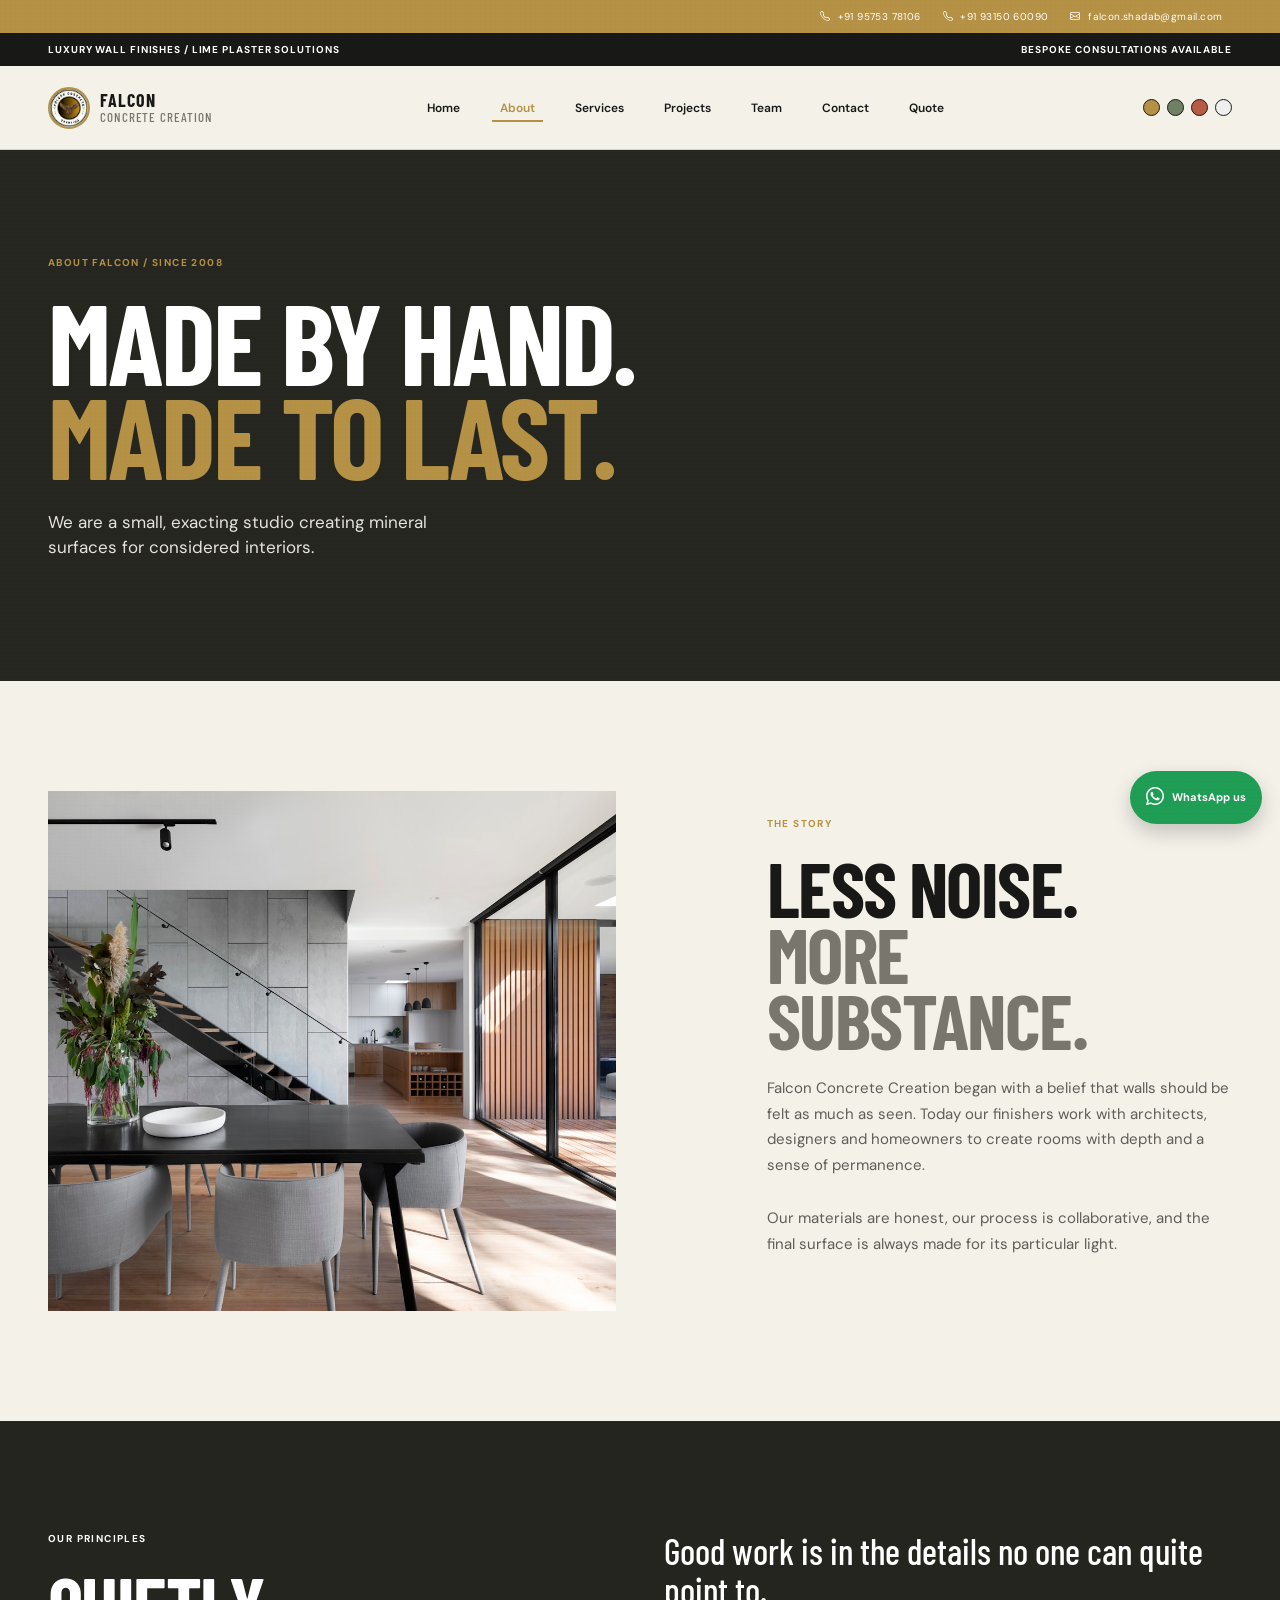
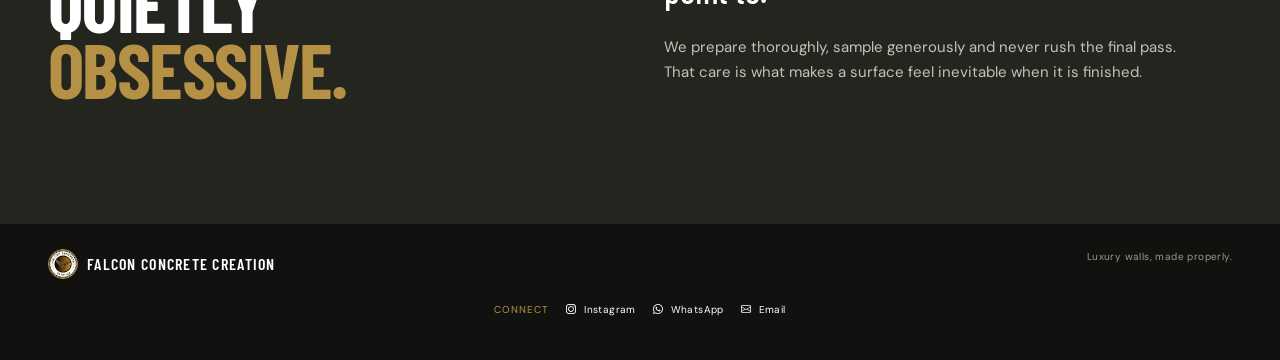
==== about.html @ eb20eb50 "second commit" ====
<!doctype html><html lang="en" data-page="about"><head><meta charset="utf-8"><meta name="viewport" content="width=device-width, initial-scale=1"><meta name="description" content="Meet Falcon Concrete Creation, specialists in luxury wall finishes and lime plaster."><title>About Us | Falcon Concrete Creation</title><link rel="preconnect" href="https://fonts.googleapis.com"><link rel="preconnect" href="https://fonts.gstatic.com" crossorigin><link href="https://fonts.googleapis.com/css2?family=Barlow+Condensed:wght@500;600;700;800&family=DM+Sans:wght@400;500;600;700&display=swap" rel="stylesheet"><link href="https://cdn.jsdelivr.net/npm/bootstrap@5.3.3/dist/css/bootstrap.min.css" rel="stylesheet"><link rel="stylesheet" href="https://cdn.jsdelivr.net/npm/bootstrap-icons@1.11.3/font/bootstrap-icons.min.css"><link rel="stylesheet" href="css/styles.css"></head><body><div class="announcement"><div class="container-fluid px-4 px-lg-5 d-flex justify-content-between"><span>Luxury wall finishes / Lime plaster solutions</span><span class="d-none d-md-inline">Bespoke consultations available</span></div></div><nav class="navbar navbar-expand-lg site-nav"><div class="container-fluid px-4 px-lg-5"><a class="navbar-brand" href="index.html"><img src="images/logo.jpg" alt="Falcon Concrete Creation logo"><span>FALCON<span> CONCRETE CREATION</span></span></a><button class="navbar-toggler" data-bs-toggle="collapse" data-bs-target="#nav"><i class="bi bi-list"></i></button><div class="collapse navbar-collapse" id="nav"><ul class="navbar-nav mx-auto gap-lg-4 mb-3 mb-lg-0"><li><a class="nav-link" data-nav="home" href="index.html">Home</a></li><li><a class="nav-link" data-nav="about" href="about.html">About</a></li><li><a class="nav-link" data-nav="services" href="services.html">Services</a></li><li><a class="nav-link" data-nav="projects" href="projects.html">Projects</a></li><li><a class="nav-link" data-nav="teams" href="teams.html">Team</a></li><li><a class="nav-link" data-nav="pricing" href="pricing.html">Pricing</a></li><li><a class="nav-link" data-nav="contact" href="contact.html">Contact</a></li></ul><div class="theme-switcher"><button class="theme-dot theme-ochre" data-theme-choice="ochre" aria-label="Ochre theme"></button><button class="theme-dot theme-forest" data-theme-choice="forest" aria-label="Forest theme"></button><button class="theme-dot theme-terracotta" data-theme-choice="terracotta" aria-label="Terracotta theme"></button><button class="theme-dot theme-blue" data-theme-choice="blue" aria-label="Blue theme"></button></div></div></div></nav><main><section class="page-hero"><div class="container-fluid px-4 px-lg-5"><p class="eyebrow">About Falcon / Since 2008</p><h1>Made by hand.<br><em>Made to last.</em></h1><p class="page-intro">We are a small, exacting studio creating mineral surfaces for considered interiors.</p></div></section><section class="section-pad"><div class="container-fluid px-4 px-lg-5"><div class="row g-5 align-items-center"><div class="col-lg-6"><div class="about-image"></div></div><div class="col-lg-5 offset-lg-1"><p class="eyebrow">The story</p><h2>Less noise.<br><span>More substance.</span></h2><p class="body-copy mt-4">Falcon Concrete Creation began with a belief that walls should be felt as much as seen. Today our finishers work with architects, designers and homeowners to create rooms with depth and a sense of permanence.</p><p class="body-copy">Our materials are honest, our process is collaborative, and the final surface is always made for its particular light.</p></div></div></div></section><section class="dark-section section-pad"><div class="container-fluid px-4 px-lg-5"><div class="row g-5"><div class="col-lg-5"><p class="eyebrow light-eyebrow">Our principles</p><h2>Quietly<br><em>obsessive.</em></h2></div><div class="col-lg-6 offset-lg-1"><p class="large-copy">Good work is in the details no one can quite point to.</p><p class="body-copy light-copy">We prepare thoroughly, sample generously and never rush the final pass. That care is what makes a surface feel inevitable when it is finished.</p></div></div></div></section></main><footer class="footer"><div class="container-fluid px-4 px-lg-5 d-flex justify-content-between"><span class="footer-brand">FALCON CONCRETE CREATION</span><span>Luxury walls, made properly.</span></div></footer><script src="https://cdn.jsdelivr.net/npm/bootstrap@5.3.3/dist/js/bootstrap.bundle.min.js"></script><script src="js/script.js"></script></body></html>
---- css/styles.css ----
@import url('../styles.css');
html[data-page=home] .feature-image{background-image:url('../images/services/lime-plaster.jpg');background-position:center;background-size:cover;transition:background-image .35s ease,filter .35s ease}html[data-page=home] .feature-image.is-changing{filter:saturate(.7)}.finish-switcher{display:flex;flex-wrap:wrap;gap:8px;margin:25px 0 30px}.finish-tab{border:1px solid rgba(255,255,255,.35);background:transparent;color:rgba(255,255,255,.72);padding:9px 12px;font-size:10px;letter-spacing:.08em;text-transform:uppercase;transition:background .2s ease,color .2s ease,border-color .2s ease}.finish-tab:hover,.finish-tab:focus-visible,.finish-tab.is-active{background:var(--accent);border-color:var(--accent);color:#fff;outline:none}@media(max-width:575.98px){.finish-switcher{gap:6px}.finish-tab{font-size:9px;padding:8px 9px}}@media(prefers-reduced-motion:reduce){html[data-page=home] .feature-image{transition:none}}
.contact-bar span:nth-child(2){display:inline!important}
body:before{content:'';position:fixed;z-index:100;inset:0;pointer-events:none;opacity:.12;background-image:repeating-linear-gradient(0deg,rgba(255,255,255,.16) 0,rgba(255,255,255,.16) 1px,transparent 1px,transparent 4px),repeating-linear-gradient(90deg,rgba(0,0,0,.09) 0,rgba(0,0,0,.09) 1px,transparent 1px,transparent 5px);mix-blend-mode:soft-light}
.site-loader{position:fixed;z-index:300;inset:0;display:grid;place-items:center;background:var(--dark);transition:opacity .45s ease,visibility .45s ease}.site-loader.is-hidden{opacity:0;visibility:hidden;pointer-events:none}.site-loader img{width:72px;height:72px;border-radius:50%;object-fit:cover;border:2px solid var(--accent);animation:loaderPulse 1.1s ease-in-out infinite}.site-loader span{position:absolute;width:104px;height:104px;border:1px solid rgba(255,255,255,.3);border-top-color:var(--accent);border-radius:50%;animation:loaderSpin 1s linear infinite}@keyframes loaderSpin{to{transform:rotate(360deg)}}@keyframes loaderPulse{0%,100%{transform:scale(.96);opacity:.8}50%{transform:scale(1);opacity:1}}@media(prefers-reduced-motion:reduce){.site-loader{transition:none}.site-loader img,.site-loader span{animation:none}}

html[data-theme=blue]{--accent:#2f6f9f;--accent-soft:#b9d4e5;--paper:#eef4f7;--dark:#172936}
html[data-theme=blue] .announcement{background:#173a52}
html[data-theme=blue] .feature-band{background:#172936}
html[data-theme=blue] .page-hero{background:#173a52}
html[data-theme=blue] .contact-strip{background:#2f6f9f}
html[data-theme=blue] .theme-blue{background:#2f6f9f}
.site-nav .theme-dot{cursor:pointer;transition:transform .2s ease,outline .2s ease}
.site-nav .theme-dot:hover{transform:scale(1.18)}
.navbar-brand img{border:2px solid var(--accent)}
.detail-grid{background:var(--paper)}
.about-image{min-height:520px;background:url('../images/luxury-interior.jpg') center/cover}
.team-card{border-top:1px solid var(--ink);padding-top:18px}
.team-card img{width:100%;height:280px;object-fit:cover;filter:saturate(.8)}
.team-card h3{font:600 34px var(--display);text-transform:uppercase;margin:18px 0 4px}
.team-card p,.price-card p{color:var(--muted);font-size:13px;line-height:1.6}
.price-card{background:var(--paper);border:1px solid var(--line);padding:30px;min-height:410px;position:relative}
.price-card.featured{background:var(--dark);color:#fff;border-color:var(--dark)}
.price-card h2{font-size:3.7rem;margin:55px 0 14px}
.price-card .price{font:600 35px var(--display);color:var(--accent);margin:22px 0}
.price-card ul{list-style:none;padding:0;margin:22px 0}
.price-card li{font-size:12px;border-top:1px solid var(--line);padding:11px 0;color:var(--muted)}
.featured li{border-color:#50534c;color:#c3c3ba}
.quote-page{background:var(--dark);color:#fff;padding:100px 0}
.quote-form{background:var(--paper);color:var(--ink);padding:32px}
.quote-form label{display:block;font-size:10px;text-transform:uppercase;letter-spacing:.08em;margin:16px 0 7px}
.quote-form input,.quote-form select,.quote-form textarea{width:100%;border:0;border-bottom:1px solid var(--line);background:transparent;padding:10px 0;outline:0}
.quote-form input:focus,.quote-form select:focus,.quote-form textarea:focus{border-color:var(--accent)}
.map-frame{width:100%;height:390px;border:0;filter:grayscale(.75)}
.contact-details a{color:var(--ink);text-decoration:none}
@media(max-width:575.98px){.price-card h2{font-size:3rem}.quote-form{padding:24px}.about-image{min-height:320px}}
.contact-bar{position:relative;z-index:20;display:flex;justify-content:flex-end;gap:22px;align-items:center;background:var(--accent);color:#fff;padding:9px 4.5%;font-size:10px;letter-spacing:.04em}.contact-bar a{color:#fff;text-decoration:none}.contact-bar i{margin-right:4px}.whatsapp-float{position:fixed;z-index:30;right:22px;bottom:22px;display:flex;align-items:center;gap:8px;background:#1f9d55;color:#fff;padding:13px 16px;border-radius:30px;box-shadow:0 8px 20px rgba(0,0,0,.2);font-size:11px;font-weight:700;text-decoration:none}.whatsapp-float:hover{background:#167b42;color:#fff}.whatsapp-float i{font-size:18px}@media(max-width:575.98px){.contact-bar{justify-content:flex-start;gap:10px;flex-wrap:wrap;font-size:9px;padding:9px 18px}.contact-bar span:nth-child(2){display:none}.whatsapp-float{right:14px;bottom:14px}}
.service-card{height:100%;background:var(--paper);border:1px solid var(--line);transition:transform .25s ease,box-shadow .25s ease}.service-card:hover{transform:translateY(-5px);box-shadow:0 14px 30px rgba(24,24,23,.12)}.service-card img{display:block;width:100%;height:215px;object-fit:cover}.service-card-body{position:relative;min-height:210px;padding:23px}.service-card-body>span{color:var(--accent);font:600 12px var(--display)}.service-card-body h2{font-size:2.45rem;line-height:.9;margin:35px 35px 12px 0}.service-card-body p{color:var(--muted);font-size:12px;line-height:1.55;margin:0;max-width:190px}.service-card-body a{position:absolute;right:22px;bottom:21px;color:var(--accent);font-size:20px}.services-grid{background:#e8e5dd}
.footer-socials{display:flex;align-items:center;gap:17px}.footer-socials span{color:var(--accent);text-transform:uppercase;letter-spacing:.1em}.footer-socials a{color:#fff;text-decoration:none}.footer-socials a:hover{color:var(--accent)}.footer-socials i{margin-right:4px}@media(max-width:767.98px){.footer-socials{flex-wrap:wrap;gap:10px 16px}}
.micro-floor-gallery{background:var(--paper);padding:110px 0}.gallery-heading{display:grid;grid-template-columns:1fr 1fr;gap:24px;align-items:end;margin-bottom:46px}.gallery-heading h2{font-size:clamp(3.3rem,6vw,6rem)}.gallery-heading>p:last-child{color:var(--muted);font-size:14px;line-height:1.6;max-width:360px;margin:0}.micro-gallery-grid img{display:block;width:100%;height:270px;object-fit:cover}.micro-gallery-grid .col-lg-6 img{height:420px}@media(max-width:767.98px){.micro-floor-gallery{padding:80px 0}.gallery-heading{display:block}.gallery-heading>p:last-child{margin-top:22px}.micro-gallery-grid img,.micro-gallery-grid .col-lg-6 img{height:210px}}
.nav-link.active{position:relative;color:var(--accent)!important}.nav-link.active:after{content:'';position:absolute;left:0;right:0;bottom:3px;height:2px;background:var(--accent)}.zoomable-image{cursor:zoom-in;transition:transform .25s ease,filter .25s ease}.zoomable-image:hover{filter:brightness(.92);transform:scale(1.015)}.image-lightbox{position:fixed;z-index:200;inset:0;display:grid;place-items:center;padding:5vh 5vw;background:rgba(12,14,13,.9);opacity:0;visibility:hidden;transition:opacity .25s ease,visibility .25s ease}.image-lightbox.is-open{opacity:1;visibility:visible}.image-lightbox img{max-width:90vw;max-height:88vh;width:auto;height:auto;object-fit:contain;box-shadow:0 20px 60px rgba(0,0,0,.35)}.lightbox-close{position:absolute;top:22px;right:25px;border:1px solid rgba(255,255,255,.6);background:transparent;color:#fff;width:42px;height:42px;font-size:16px}.lightbox-close:hover{background:var(--accent);border-color:var(--accent)}.lightbox-open{overflow:hidden}
.footer-brand{display:inline-flex;align-items:center;gap:9px}.footer-brand img{width:30px;height:30px;object-fit:cover;border-radius:50%;border:1px solid var(--accent)}.footer .container-fluid{position:relative;padding-bottom:56px}.footer-socials{position:absolute;left:50%;bottom:18px;transform:translateX(-50%);white-space:nowrap}.whatsapp-float{right:18px;bottom:76px}.service-status,.project-status{display:inline-block;margin-top:10px;border:1px solid currentColor;padding:4px 8px;font-size:9px;letter-spacing:.08em;text-transform:uppercase}.status-available,.status-completed{color:#2b8453}.status-ongoing{color:var(--accent)}.status-progress{color:#bd6a2e}@media(max-width:767.98px){.footer-socials{position:static;transform:none;white-space:normal}.footer .container-fluid{padding-bottom:25px}.whatsapp-float{right:14px;bottom:15px;padding:11px 13px}.whatsapp-float span{display:none}.whatsapp-float i{margin:0}}
.home-page{}html[data-page=home] .hero-section{isolation:isolate;background:#22251d}html[data-page=home] .hero-section:after{content:'';position:absolute;z-index:0;inset:auto -10% -42% 35%;height:70%;background:radial-gradient(ellipse,var(--accent) 0,transparent 66%);opacity:.18;pointer-events:none;animation:accentPulse 7s ease-in-out infinite}html[data-page=home] .hero-image{animation:heroDrift 16s ease-in-out infinite alternate}html[data-page=home] .hero-content h1{animation:riseIn .9s .15s both ease-out}html[data-page=home] .hero-copy{animation:riseIn .8s .35s both ease-out}html[data-page=home] .hero-content .btn-accent,html[data-page=home] .hero-content .text-link{animation:riseIn .8s .5s both ease-out}html[data-page=home] .hero-note{animation:fadeIn 1.2s .7s both ease-out}html[data-page=home] .intro-section{background:linear-gradient(125deg,var(--paper) 0%,var(--paper) 70%,var(--accent-soft) 160%)}html[data-page=home] .feature-copy{background:linear-gradient(135deg,var(--dark),#34372f)}html[data-page=home] .process-card{transition:transform .3s ease,background .3s ease,padding .3s ease}html[data-page=home] .process-card:hover{transform:translateY(-8px);background:var(--paper);padding-left:14px;padding-right:14px}html[data-page=home] .contact-strip{position:relative;overflow:hidden}html[data-page=home] .contact-strip:before{content:'F';position:absolute;right:5%;top:-.3em;color:rgba(255,255,255,.12);font:700 18rem/.8 var(--display);pointer-events:none}html[data-page=home] .scroll-cue i{animation:scrollBob 1.4s ease-in-out infinite}html[data-page=home] .feature-image{position:relative}html[data-page=home] .feature-image:after{content:'MINERAL / HAND FINISHED';position:absolute;right:22px;bottom:22px;color:#fff;background:var(--accent);padding:9px 12px;font-size:9px;letter-spacing:.12em} @keyframes riseIn{from{opacity:0;transform:translateY(24px)}to{opacity:1;transform:none}}@keyframes fadeIn{from{opacity:0}to{opacity:1}}@keyframes heroDrift{from{transform:scale(1.02)}to{transform:scale(1.09) translate3d(-1.5%,1%,0)}}@keyframes accentPulse{0%,100%{transform:scale(.9);opacity:.12}50%{transform:scale(1.1);opacity:.22}}@keyframes scrollBob{0%,100%{transform:translateY(0)}50%{transform:translateY(5px)}}@media(prefers-reduced-motion:reduce){html[data-page=home] .hero-image,html[data-page=home] .hero-section:after,html[data-page=home] .hero-content h1,html[data-page=home] .hero-copy,html[data-page=home] .hero-content .btn-accent,html[data-page=home] .hero-content .text-link,html[data-page=home] .hero-note{animation:none;opacity:1;transform:none}html[data-page=home] .scroll-cue i{animation:none}}
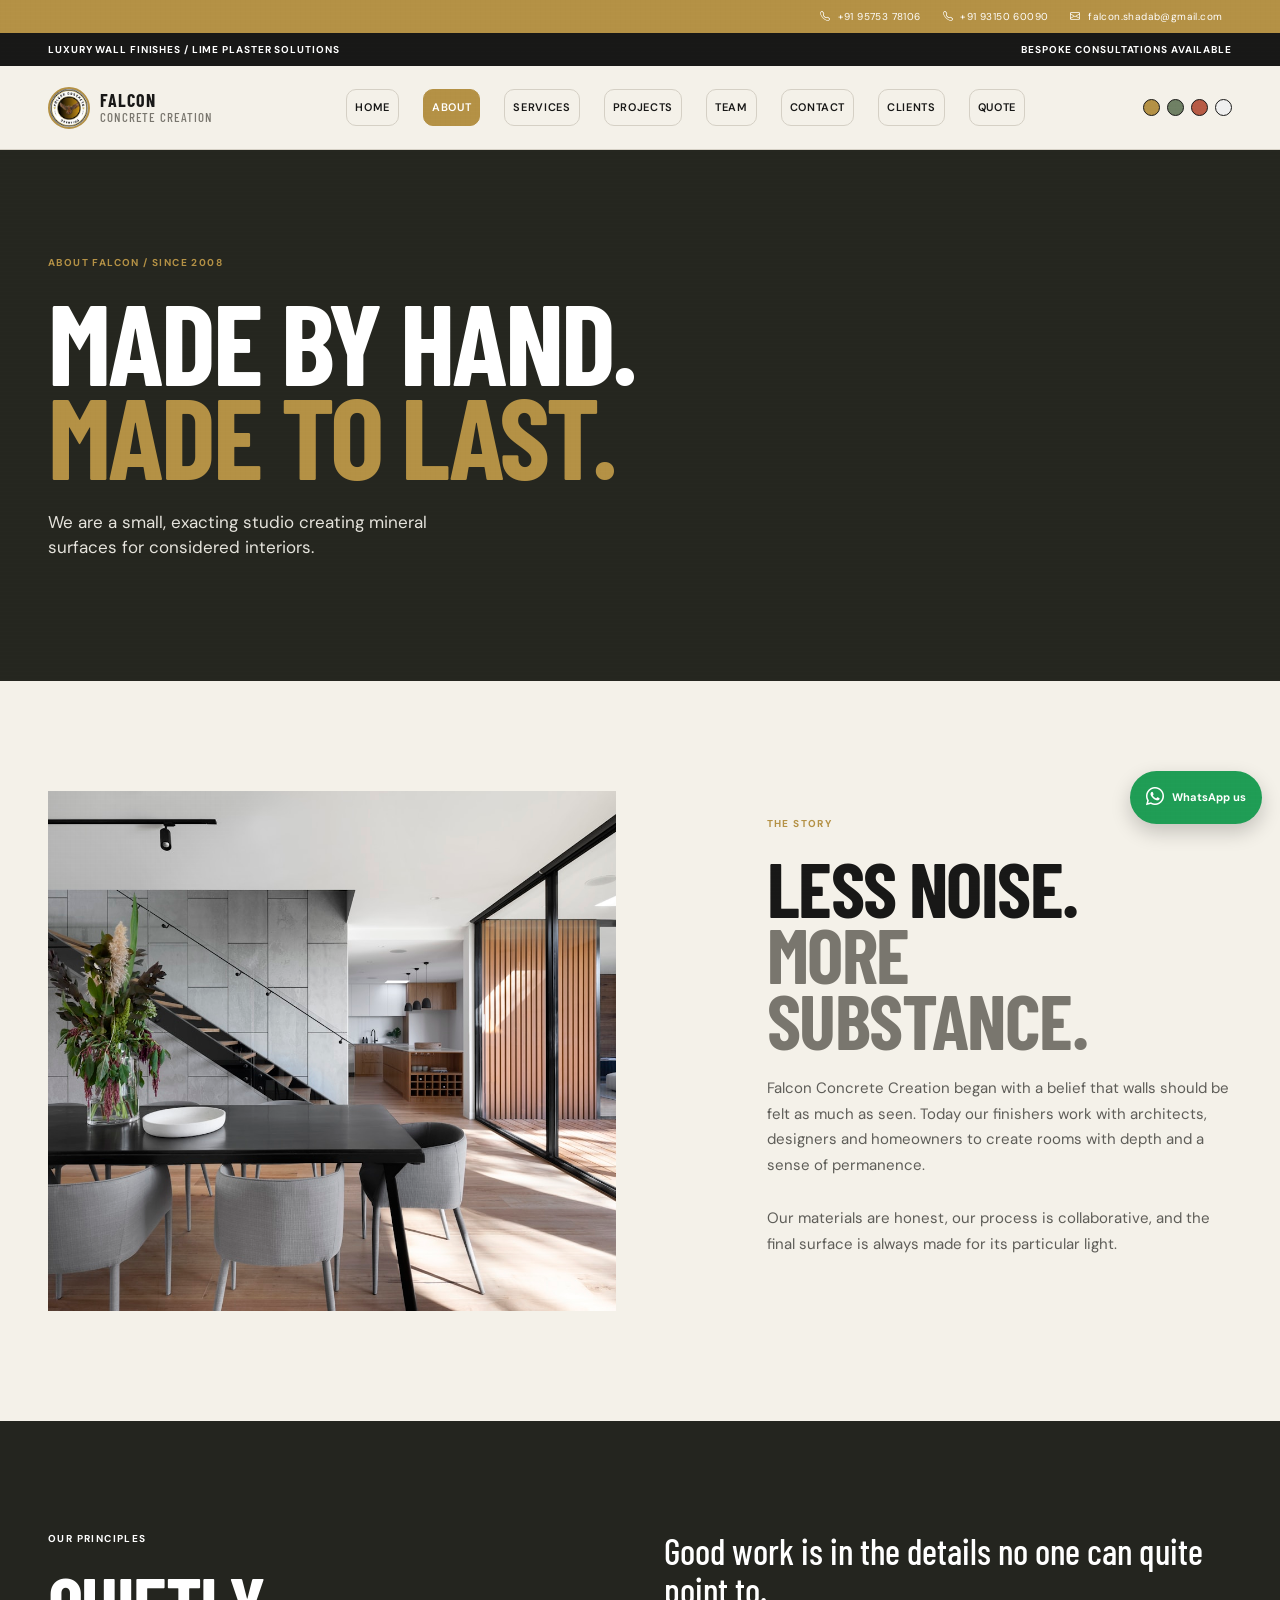
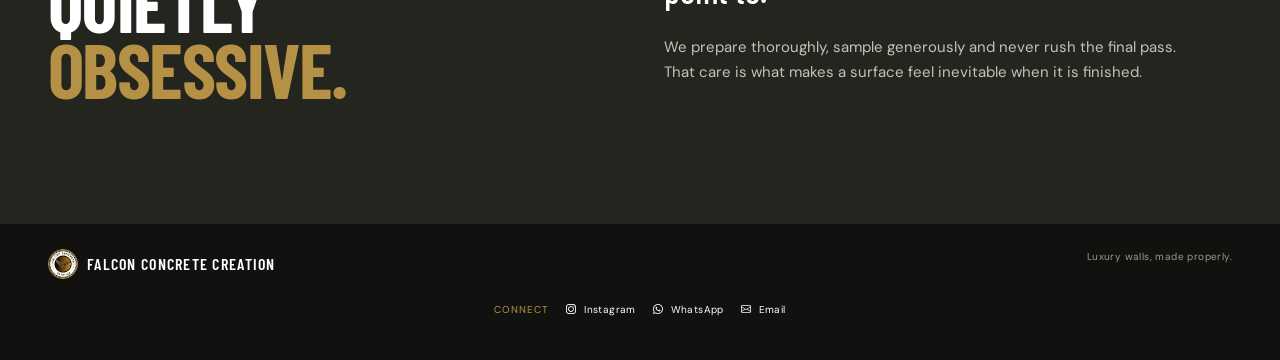
==== commit d36172ec: "team added" ====
--- a/about.html
+++ b/about.html
@@ -1 +1,100 @@
-<!doctype html><html lang="en" data-page="about"><head><meta charset="utf-8"><meta name="viewport" content="width=device-width, initial-scale=1"><meta name="description" content="Meet Falcon Concrete Creation, specialists in luxury wall finishes and lime plaster."><title>About Us | Falcon Concrete Creation</title><link rel="preconnect" href="https://fonts.googleapis.com"><link rel="preconnect" href="https://fonts.gstatic.com" crossorigin><link href="https://fonts.googleapis.com/css2?family=Barlow+Condensed:wght@500;600;700;800&family=DM+Sans:wght@400;500;600;700&display=swap" rel="stylesheet"><link href="https://cdn.jsdelivr.net/npm/bootstrap@5.3.3/dist/css/bootstrap.min.css" rel="stylesheet"><link rel="stylesheet" href="https://cdn.jsdelivr.net/npm/bootstrap-icons@1.11.3/font/bootstrap-icons.min.css"><link rel="stylesheet" href="css/styles.css"></head><body><div class="announcement"><div class="container-fluid px-4 px-lg-5 d-flex justify-content-between"><span>Luxury wall finishes / Lime plaster solutions</span><span class="d-none d-md-inline">Bespoke consultations available</span></div></div><nav class="navbar navbar-expand-lg site-nav"><div class="container-fluid px-4 px-lg-5"><a class="navbar-brand" href="index.html"><img src="images/logo.jpg" alt="Falcon Concrete Creation logo"><span>FALCON<span> CONCRETE CREATION</span></span></a><button class="navbar-toggler" data-bs-toggle="collapse" data-bs-target="#nav"><i class="bi bi-list"></i></button><div class="collapse navbar-collapse" id="nav"><ul class="navbar-nav mx-auto gap-lg-4 mb-3 mb-lg-0"><li><a class="nav-link" data-nav="home" href="index.html">Home</a></li><li><a class="nav-link" data-nav="about" href="about.html">About</a></li><li><a class="nav-link" data-nav="services" href="services.html">Services</a></li><li><a class="nav-link" data-nav="projects" href="projects.html">Projects</a></li><li><a class="nav-link" data-nav="teams" href="teams.html">Team</a></li><li><a class="nav-link" data-nav="pricing" href="pricing.html">Pricing</a></li><li><a class="nav-link" data-nav="contact" href="contact.html">Contact</a></li></ul><div class="theme-switcher"><button class="theme-dot theme-ochre" data-theme-choice="ochre" aria-label="Ochre theme"></button><button class="theme-dot theme-forest" data-theme-choice="forest" aria-label="Forest theme"></button><button class="theme-dot theme-terracotta" data-theme-choice="terracotta" aria-label="Terracotta theme"></button><button class="theme-dot theme-blue" data-theme-choice="blue" aria-label="Blue theme"></button></div></div></div></nav><main><section class="page-hero"><div class="container-fluid px-4 px-lg-5"><p class="eyebrow">About Falcon / Since 2008</p><h1>Made by hand.<br><em>Made to last.</em></h1><p class="page-intro">We are a small, exacting studio creating mineral surfaces for considered interiors.</p></div></section><section class="section-pad"><div class="container-fluid px-4 px-lg-5"><div class="row g-5 align-items-center"><div class="col-lg-6"><div class="about-image"></div></div><div class="col-lg-5 offset-lg-1"><p class="eyebrow">The story</p><h2>Less noise.<br><span>More substance.</span></h2><p class="body-copy mt-4">Falcon Concrete Creation began with a belief that walls should be felt as much as seen. Today our finishers work with architects, designers and homeowners to create rooms with depth and a sense of permanence.</p><p class="body-copy">Our materials are honest, our process is collaborative, and the final surface is always made for its particular light.</p></div></div></div></section><section class="dark-section section-pad"><div class="container-fluid px-4 px-lg-5"><div class="row g-5"><div class="col-lg-5"><p class="eyebrow light-eyebrow">Our principles</p><h2>Quietly<br><em>obsessive.</em></h2></div><div class="col-lg-6 offset-lg-1"><p class="large-copy">Good work is in the details no one can quite point to.</p><p class="body-copy light-copy">We prepare thoroughly, sample generously and never rush the final pass. That care is what makes a surface feel inevitable when it is finished.</p></div></div></div></section></main><footer class="footer"><div class="container-fluid px-4 px-lg-5 d-flex justify-content-between"><span class="footer-brand">FALCON CONCRETE CREATION</span><span>Luxury walls, made properly.</span></div></footer><script src="https://cdn.jsdelivr.net/npm/bootstrap@5.3.3/dist/js/bootstrap.bundle.min.js"></script><script src="js/script.js"></script></body></html>+<!doctype html>
+<html lang="en" data-page="about">
+
+<head>
+    <meta charset="utf-8">
+    <meta name="viewport" content="width=device-width, initial-scale=1">
+    <meta name="description"
+        content="Meet Falcon Concrete Creation, specialists in luxury wall finishes and lime plaster.">
+    <title>About Us | Falcon Concrete Creation</title>
+    <link rel="preconnect" href="https://fonts.googleapis.com">
+    <link rel="preconnect" href="https://fonts.gstatic.com" crossorigin>
+    <link
+        href="https://fonts.googleapis.com/css2?family=Barlow+Condensed:wght@500;600;700;800&family=DM+Sans:wght@400;500;600;700&display=swap"
+        rel="stylesheet">
+    <link href="https://cdn.jsdelivr.net/npm/bootstrap@5.3.3/dist/css/bootstrap.min.css" rel="stylesheet">
+    <link rel="stylesheet" href="https://cdn.jsdelivr.net/npm/bootstrap-icons@1.11.3/font/bootstrap-icons.min.css">
+    <link rel="stylesheet" href="css/styles.css">
+</head>
+
+<body>
+    <div class="announcement">
+        <div class="container-fluid px-4 px-lg-5 d-flex justify-content-between"><span>Luxury wall finishes / Lime
+                plaster solutions</span><span class="d-none d-md-inline">Bespoke consultations available</span></div>
+    </div>
+    <nav class="navbar navbar-expand-lg site-nav">
+        <div class="container-fluid px-4 px-lg-5"><a class="navbar-brand" href="index.html"><img src="images/logo.jpg"
+                    alt="Falcon Concrete Creation logo"><span>FALCON<span> CONCRETE CREATION</span></span></a><button
+                class="navbar-toggler" data-bs-toggle="collapse" data-bs-target="#nav"><i
+                    class="bi bi-list"></i></button>
+            <div class="collapse navbar-collapse" id="nav">
+                <ul class="navbar-nav mx-auto gap-lg-4 mb-3 mb-lg-0">
+                    <li><a class="nav-link" data-nav="home" href="index.html">Home</a></li>
+                    <li><a class="nav-link" data-nav="about" href="about.html">About</a></li>
+                    <li><a class="nav-link" data-nav="services" href="services.html">Services</a></li>
+                    <li><a class="nav-link" data-nav="projects" href="projects.html">Projects</a></li>
+                    <li><a class="nav-link" data-nav="teams" href="teams.html">Team</a></li>
+                    <li><a class="nav-link" data-nav="pricing" href="pricing.html">Pricing</a></li>
+                    <li><a class="nav-link" data-nav="contact" href="contact.html">Contact</a></li>
+                </ul>
+                <div class="theme-switcher"><button class="theme-dot theme-ochre" data-theme-choice="ochre"
+                        aria-label="Ochre theme"></button><button class="theme-dot theme-forest"
+                        data-theme-choice="forest" aria-label="Forest theme"></button><button
+                        class="theme-dot theme-terracotta" data-theme-choice="terracotta"
+                        aria-label="Terracotta theme"></button><button class="theme-dot theme-blue"
+                        data-theme-choice="blue" aria-label="Blue theme"></button></div>
+            </div>
+        </div>
+    </nav>
+    <main>
+        <section class="page-hero">
+            <div class="container-fluid px-4 px-lg-5">
+                <p class="eyebrow">About Falcon / Since 2008</p>
+                <h1>Made by hand.<br><em>Made to last.</em></h1>
+                <p class="page-intro">We are a small, exacting studio creating mineral surfaces for considered
+                    interiors.</p>
+            </div>
+        </section>
+        <section class="section-pad">
+            <div class="container-fluid px-4 px-lg-5">
+                <div class="row g-5 align-items-center">
+                    <div class="col-lg-6">
+                        <div class="about-image"></div>
+                    </div>
+                    <div class="col-lg-5 offset-lg-1">
+                        <p class="eyebrow">The story</p>
+                        <h2>Less noise.<br><span>More substance.</span></h2>
+                        <p class="body-copy mt-4">Falcon Concrete Creation began with a belief that walls should be felt
+                            as much as seen. Today our finishers work with architects, designers and homeowners to
+                            create rooms with depth and a sense of permanence.</p>
+                        <p class="body-copy">Our materials are honest, our process is collaborative, and the final
+                            surface is always made for its particular light.</p>
+                    </div>
+                </div>
+            </div>
+        </section>
+        <section class="dark-section section-pad">
+            <div class="container-fluid px-4 px-lg-5">
+                <div class="row g-5">
+                    <div class="col-lg-5">
+                        <p class="eyebrow light-eyebrow">Our principles</p>
+                        <h2>Quietly<br><em>obsessive.</em></h2>
+                    </div>
+                    <div class="col-lg-6 offset-lg-1">
+                        <p class="large-copy">Good work is in the details no one can quite point to.</p>
+                        <p class="body-copy light-copy">We prepare thoroughly, sample generously and never rush the
+                            final pass. That care is what makes a surface feel inevitable when it is finished.</p>
+                    </div>
+                </div>
+            </div>
+        </section>
+    </main>
+    <footer class="footer">
+        <div class="container-fluid px-4 px-lg-5 d-flex justify-content-between"><span class="footer-brand">FALCON
+                CONCRETE CREATION</span><span>Luxury walls, made properly.</span></div>
+    </footer>
+    <script src="https://cdn.jsdelivr.net/npm/bootstrap@5.3.3/dist/js/bootstrap.bundle.min.js"></script>
+    <script src="js/script.js"></script>
+</body>
+
+</html>
--- a/css/styles.css
+++ b/css/styles.css
@@ -15,6 +15,10 @@
 .navbar-brand img{border:2px solid var(--accent)}
 .detail-grid{background:var(--paper)}
 .about-image{min-height:520px;background:url('../images/luxury-interior.jpg') center/cover}
+.founder-note-section{background:var(--paper)}
+.founder-note{max-width:960px;margin:0 auto;padding:36px 28px;border:1px solid var(--line);background:rgba(255,255,255,.3)}
+.founder-note blockquote{margin:18px 0 12px;font:600 clamp(2rem,4vw,4rem)/1.08 var(--display);text-transform:uppercase;letter-spacing:-.04em;color:var(--ink)}
+.founder-note .founder-signoff{margin:0;color:var(--muted);font-size:12px;letter-spacing:.12em;text-transform:uppercase}
 .team-card{border-top:1px solid var(--ink);padding-top:18px}
 .team-card img{width:100%;height:280px;object-fit:cover;filter:saturate(.8)}
 .team-card h3{font:600 34px var(--display);text-transform:uppercase;margin:18px 0 4px}
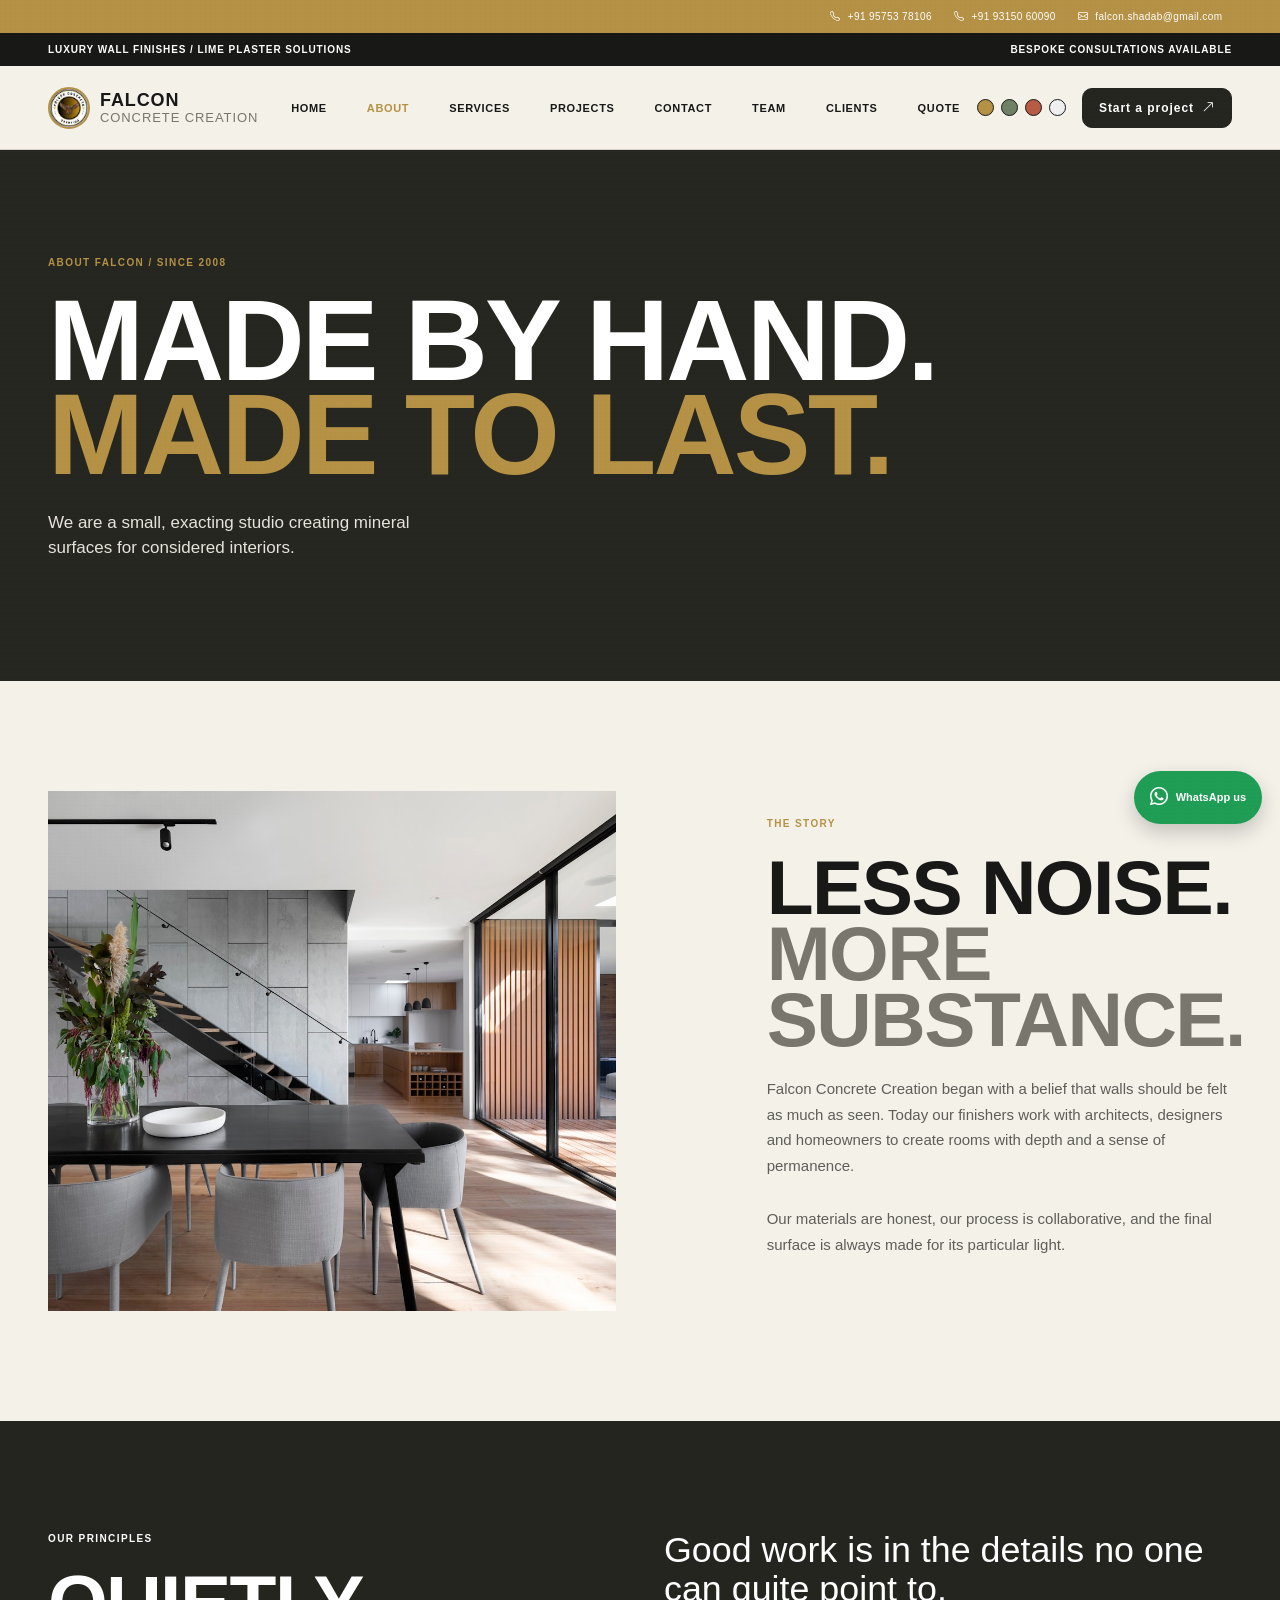
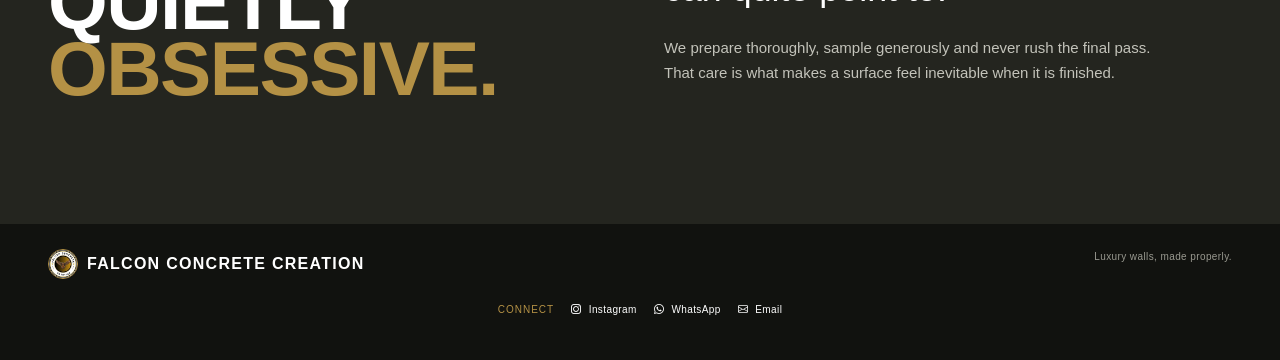
==== commit 1c05a856: "new changes updated" ====
--- a/about.html
+++ b/about.html
@@ -4,8 +4,13 @@
 <head>
     <meta charset="utf-8">
     <meta name="viewport" content="width=device-width, initial-scale=1">
+    <meta http-equiv="Content-Security-Policy" content="default-src 'self'; base-uri 'self'; object-src 'none'; frame-ancestors 'none'; form-action 'self' https://wa.me https://api.whatsapp.com; img-src 'self' data: blob: https://images.unsplash.com https://images.unsplash.com; style-src 'self' 'unsafe-inline' https://cdn.jsdelivr.net https://fonts.googleapis.com; script-src 'self' 'unsafe-inline' https://cdn.jsdelivr.net https://fonts.googleapis.com; font-src 'self' data: https://fonts.gstatic.com https://cdn.jsdelivr.net; connect-src 'self'; media-src 'self'; frame-src 'none'; upgrade-insecure-requests">
+    <meta http-equiv="X-Frame-Options" content="DENY">
+    <meta http-equiv="Referrer-Policy" content="strict-origin-when-cross-origin">
+    <meta http-equiv="Permissions-Policy" content="geolocation=(), camera=(), microphone=(), interest-cohort=()">
     <meta name="description"
         content="Meet Falcon Concrete Creation, specialists in luxury wall finishes and lime plaster.">
+    <meta name="keywords" content="about Falcon Concrete Creation, luxury wall finish company, lime plaster experts, micro concrete specialists, decorative wall coating company, interior texture studio, exterior surface specialists, hand finished plaster, Goan wall finish company, architectural coatings company, mineral wall finish company, microcement wall specialists, terrazzo experts, epoxy flooring specialists, industrial flooring contractors, metallic flooring specialists, stucco finish experts, marble texture finish specialists, interior designers Goa, building finish contractors, concrete finish artisans, decorative plastering company, premium material finishers, luxury interior finishing, hospitality wall finishes, residential wall texture, commercial surface specialists, construction finishing experts, home renovation specialists, villa surface finishing, decorative surfaces Goa, concrete art finish, textured plaster company, wall design contractors, flooring solution company, custom interior finishes, facade texture specialists, stone effect wall finishes, premium wall coatings, polished concrete specialists, construction finishing solutions, wall restoration experts, luxury building finishes, design-led surface experts, mineral finish contractors, architectural surface company">
     <title>About Us | Falcon Concrete Creation</title>
     <link rel="preconnect" href="https://fonts.googleapis.com">
     <link rel="preconnect" href="https://fonts.gstatic.com" crossorigin>
@@ -23,26 +28,26 @@
                 plaster solutions</span><span class="d-none d-md-inline">Bespoke consultations available</span></div>
     </div>
     <nav class="navbar navbar-expand-lg site-nav">
-        <div class="container-fluid px-4 px-lg-5"><a class="navbar-brand" href="index.html"><img src="images/logo.jpg"
-                    alt="Falcon Concrete Creation logo"><span>FALCON<span> CONCRETE CREATION</span></span></a><button
-                class="navbar-toggler" data-bs-toggle="collapse" data-bs-target="#nav"><i
-                    class="bi bi-list"></i></button>
-            <div class="collapse navbar-collapse" id="nav">
-                <ul class="navbar-nav mx-auto gap-lg-4 mb-3 mb-lg-0">
-                    <li><a class="nav-link" data-nav="home" href="index.html">Home</a></li>
-                    <li><a class="nav-link" data-nav="about" href="about.html">About</a></li>
-                    <li><a class="nav-link" data-nav="services" href="services.html">Services</a></li>
-                    <li><a class="nav-link" data-nav="projects" href="projects.html">Projects</a></li>
-                    <li><a class="nav-link" data-nav="teams" href="teams.html">Team</a></li>
-                    <li><a class="nav-link" data-nav="pricing" href="pricing.html">Pricing</a></li>
-                    <li><a class="nav-link" data-nav="contact" href="contact.html">Contact</a></li>
+        <div class="container-fluid px-4 px-lg-5">
+            <a class="navbar-brand" href="index.html" aria-label="Falcon Concrete Creation home">
+                <img src="images/logo.jpg" alt="Falcon Concrete Creation logo">
+                <span>FALCON<span> CONCRETE CREATION</span></span>
+            </a>
+            <button class="navbar-toggler" type="button" data-bs-toggle="collapse" data-bs-target="#mainNav" aria-label="Toggle navigation"><i class="bi bi-list"></i></button>
+            <div class="collapse navbar-collapse" id="mainNav">
+                <ul class="navbar-nav mx-auto mb-3 mb-lg-0 gap-lg-4">
+                    <li class="nav-item"><a class="nav-link" data-nav="home" href="index.html">Home</a></li>
+                    <li class="nav-item"><a class="nav-link active" data-nav="about" href="about.html">About</a></li>
+                    <li class="nav-item"><a class="nav-link" data-nav="services" href="services.html">Services</a></li>
+                    <li class="nav-item"><a class="nav-link" data-nav="projects" href="projects.html">Projects</a></li>
+                    <li class="nav-item"><a class="nav-link" data-nav="contact" href="contact.html">Contact</a></li>
                 </ul>
-                <div class="theme-switcher"><button class="theme-dot theme-ochre" data-theme-choice="ochre"
-                        aria-label="Ochre theme"></button><button class="theme-dot theme-forest"
-                        data-theme-choice="forest" aria-label="Forest theme"></button><button
-                        class="theme-dot theme-terracotta" data-theme-choice="terracotta"
-                        aria-label="Terracotta theme"></button><button class="theme-dot theme-blue"
-                        data-theme-choice="blue" aria-label="Blue theme"></button></div>
+                <div class="theme-switcher" aria-label="Colour theme">
+                    <button class="theme-dot theme-ochre" data-theme-choice="ochre" aria-label="Ochre theme"></button>
+                    <button class="theme-dot theme-forest" data-theme-choice="forest" aria-label="Forest theme"></button>
+                    <button class="theme-dot theme-terracotta" data-theme-choice="terracotta" aria-label="Terracotta theme"></button>
+                </div>
+                <a class="nav-link nav-action-link ms-lg-3" href="contact.html">Start a project <i class="bi bi-arrow-up-right ms-2"></i></a>
             </div>
         </div>
     </nav>
--- a/css/styles.css
+++ b/css/styles.css
@@ -1,5 +1,5 @@
 @import url('../styles.css');
-html[data-page=home] .feature-image{background-image:url('../images/services/lime-plaster.jpg');background-position:center;background-size:cover;transition:background-image .35s ease,filter .35s ease}html[data-page=home] .feature-image.is-changing{filter:saturate(.7)}.finish-switcher{display:flex;flex-wrap:wrap;gap:8px;margin:25px 0 30px}.finish-tab{border:1px solid rgba(255,255,255,.35);background:transparent;color:rgba(255,255,255,.72);padding:9px 12px;font-size:10px;letter-spacing:.08em;text-transform:uppercase;transition:background .2s ease,color .2s ease,border-color .2s ease}.finish-tab:hover,.finish-tab:focus-visible,.finish-tab.is-active{background:var(--accent);border-color:var(--accent);color:#fff;outline:none}@media(max-width:575.98px){.finish-switcher{gap:6px}.finish-tab{font-size:9px;padding:8px 9px}}@media(prefers-reduced-motion:reduce){html[data-page=home] .feature-image{transition:none}}
+html[data-page=home] .feature-image{background-image:url('../images/limeplasterwallandceilings/IMG-20250419-WA0038.jpg');background-position:center;background-size:cover;transition:background-image .35s ease,filter .35s ease}html[data-page=home] .feature-image.is-changing{filter:saturate(.7)}.finish-switcher{display:flex;flex-wrap:wrap;gap:8px;margin:25px 0 30px}.finish-tab{border:1px solid rgba(255,255,255,.35);background:transparent;color:rgba(255,255,255,.72);padding:9px 12px;font-size:10px;letter-spacing:.08em;text-transform:uppercase;transition:background .2s ease,color .2s ease,border-color .2s ease}.finish-tab:hover,.finish-tab:focus-visible,.finish-tab.is-active{background:var(--accent);border-color:var(--accent);color:#fff;outline:none}@media(max-width:575.98px){.finish-switcher{gap:6px}.finish-tab{font-size:9px;padding:8px 9px}}@media(prefers-reduced-motion:reduce){html[data-page=home] .feature-image{transition:none}}
 .contact-bar span:nth-child(2){display:inline!important}
 body:before{content:'';position:fixed;z-index:100;inset:0;pointer-events:none;opacity:.12;background-image:repeating-linear-gradient(0deg,rgba(255,255,255,.16) 0,rgba(255,255,255,.16) 1px,transparent 1px,transparent 4px),repeating-linear-gradient(90deg,rgba(0,0,0,.09) 0,rgba(0,0,0,.09) 1px,transparent 1px,transparent 5px);mix-blend-mode:soft-light}
 .site-loader{position:fixed;z-index:300;inset:0;display:grid;place-items:center;background:var(--dark);transition:opacity .45s ease,visibility .45s ease}.site-loader.is-hidden{opacity:0;visibility:hidden;pointer-events:none}.site-loader img{width:72px;height:72px;border-radius:50%;object-fit:cover;border:2px solid var(--accent);animation:loaderPulse 1.1s ease-in-out infinite}.site-loader span{position:absolute;width:104px;height:104px;border:1px solid rgba(255,255,255,.3);border-top-color:var(--accent);border-radius:50%;animation:loaderSpin 1s linear infinite}@keyframes loaderSpin{to{transform:rotate(360deg)}}@keyframes loaderPulse{0%,100%{transform:scale(.96);opacity:.8}50%{transform:scale(1);opacity:1}}@media(prefers-reduced-motion:reduce){.site-loader{transition:none}.site-loader img,.site-loader span{animation:none}}
